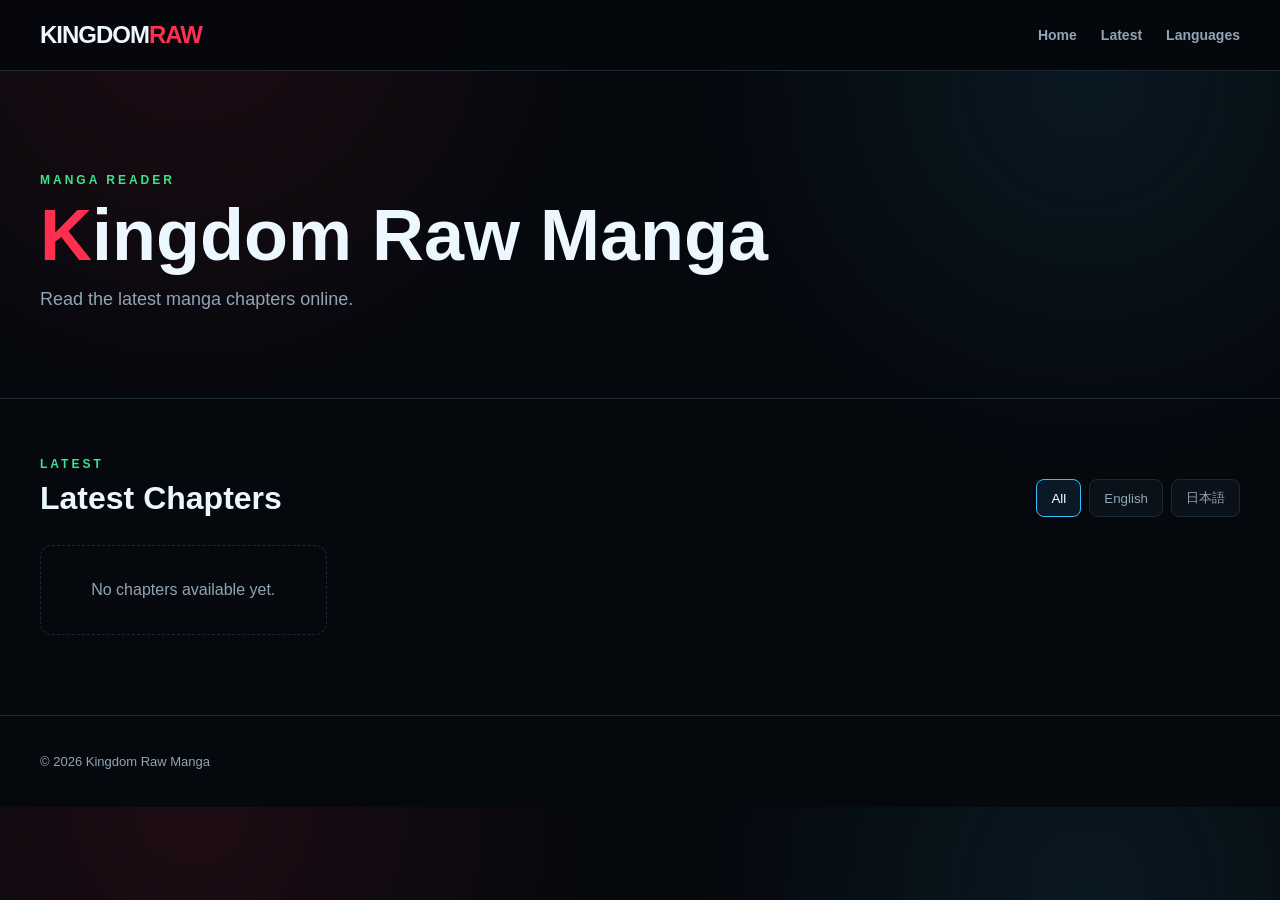
==== index.html @ b9a128aa "Make Kingdom system portable across GitHub repositories" ====
<!DOCTYPE html>
<html lang="en">
<head>
  <meta charset="UTF-8">
  <meta name="viewport" content="width=device-width, initial-scale=1.0">
  <meta name="description" content="Kingdom Raw Manga - Read the latest manga chapters online.">
  <title>Kingdom Raw Manga</title>
  <link rel="stylesheet" href="style.css">
  <script src="site.config.js"></script>
</head>
<body>

<header class="site-header">
  <div class="container header-inner">
    <a href="./" class="logo">KINGDOM<span>RAW</span></a>

    <nav class="nav">
      <a href="./">Home</a>
      <a href="#latest">Latest</a>
      <a href="#languages">Languages</a>
    </nav>
  </div>
</header>

<main>
  <section class="hero">
    <div class="container">
      <p class="hero-label">MANGA READER</p>
      <h1>Kingdom Raw Manga</h1>
      <p class="hero-text">
        Read the latest manga chapters online.
      </p>
    </div>
  </section>

  <section id="latest" class="chapters-section">
    <div class="container">
      <div class="section-heading">
        <div>
          <span class="section-kicker">LATEST</span>
          <h2>Latest Chapters</h2>
        </div>

        <div id="languages" class="language-filter">
          <button class="filter-btn active" data-language="all">All</button>
          <button class="filter-btn" data-language="English">English</button>
          <button class="filter-btn" data-language="Japanese">日本語</button>
        </div>
      </div>

      <div id="chapters" class="chapters-grid">
        <div class="loading">Loading chapters...</div>
      </div>
    </div>
  </section>
</main>

<footer class="site-footer">
  <div class="container">
    <p>© 2026 Kingdom Raw Manga</p>
  </div>
</footer>

<script src="script.js"></script>
</body>
</html>
---- style.css ----
* {
  box-sizing: border-box;
}

:root {
  --bg: #05080d;
  --panel: #0b1118;
  --panel-2: #101820;
  --border: #1b2935;
  --text: #edf7ff;
  --muted: #91a5b5;
  --red: #ff304f;
  --blue: #38bdf8;
  --green: #39e58c;
}

html {
  scroll-behavior: smooth;
}

body {
  margin: 0;
  background:
    radial-gradient(circle at 15% 0%, rgba(255, 48, 79, .10), transparent 30%),
    radial-gradient(circle at 85% 10%, rgba(56, 189, 248, .09), transparent 30%),
    var(--bg);
  color: var(--text);
  font-family: Arial, "Noto Sans", sans-serif;
}

a {
  color: inherit;
  text-decoration: none;
}

.container {
  width: min(1200px, calc(100% - 32px));
  margin: auto;
}

.site-header {
  position: sticky;
  top: 0;
  z-index: 100;
  background: rgba(5, 8, 13, .92);
  backdrop-filter: blur(14px);
  border-bottom: 1px solid var(--border);
}

.header-inner {
  min-height: 70px;
  display: flex;
  align-items: center;
  justify-content: space-between;
  gap: 20px;
}

.logo {
  font-size: 24px;
  font-weight: 900;
  letter-spacing: -1px;
}

.logo span {
  color: var(--red);
}

.nav {
  display: flex;
  gap: 24px;
  color: var(--muted);
  font-size: 14px;
  font-weight: 700;
}

.nav a:hover {
  color: var(--blue);
}

.hero {
  padding: 90px 0 70px;
  border-bottom: 1px solid var(--border);
}

.hero-label,
.section-kicker {
  color: var(--green);
  font-size: 12px;
  font-weight: 900;
  letter-spacing: 3px;
}

.hero h1 {
  margin: 12px 0;
  font-size: clamp(38px, 7vw, 72px);
  line-height: 1;
}

.hero h1::first-letter {
  color: var(--red);
}

.hero-text {
  color: var(--muted);
  font-size: 18px;
}

.chapters-section {
  padding: 55px 0 80px;
}

.section-heading {
  display: flex;
  align-items: end;
  justify-content: space-between;
  gap: 20px;
  margin-bottom: 28px;
}

.section-heading h2 {
  margin: 8px 0 0;
  font-size: 32px;
}

.language-filter {
  display: flex;
  gap: 8px;
  flex-wrap: wrap;
}

.filter-btn {
  border: 1px solid var(--border);
  background: var(--panel);
  color: var(--muted);
  padding: 9px 14px;
  border-radius: 8px;
  cursor: pointer;
}

.filter-btn:hover,
.filter-btn.active {
  color: #fff;
  border-color: var(--blue);
  background: rgba(56, 189, 248, .10);
}

.chapters-grid {
  display: grid;
  grid-template-columns: repeat(auto-fill, minmax(250px, 1fr));
  gap: 18px;
}

.chapter-card {
  display: block;
  overflow: hidden;
  background: var(--panel);
  border: 1px solid var(--border);
  border-radius: 14px;
  transition: .2s ease;
}

.chapter-card:hover {
  transform: translateY(-4px);
  border-color: var(--red);
}

.chapter-cover {
  width: 100%;
  aspect-ratio: 16 / 9;
  object-fit: cover;
  display: block;
  background: var(--panel-2);
}

.chapter-info {
  padding: 17px;
}

.chapter-title {
  margin: 0 0 8px;
  font-size: 18px;
}

.chapter-number {
  color: var(--blue);
  font-weight: 800;
}

.chapter-language {
  display: inline-block;
  margin-top: 12px;
  color: var(--green);
  font-size: 12px;
  font-weight: 800;
}

.loading,
.empty {
  padding: 35px;
  text-align: center;
  color: var(--muted);
  border: 1px dashed var(--border);
  border-radius: 12px;
}

.site-footer {
  border-top: 1px solid var(--border);
  padding: 25px 0;
  color: var(--muted);
  font-size: 13px;
}

@media (max-width: 700px) {
  .header-inner {
    min-height: 60px;
  }

  .nav {
    gap: 12px;
    font-size: 12px;
  }

  .hero {
    padding: 65px 0 50px;
  }

  .section-heading {
    align-items: flex-start;
    flex-direction: column;
  }

  .chapters-grid {
    grid-template-columns: 1fr;
  }
}
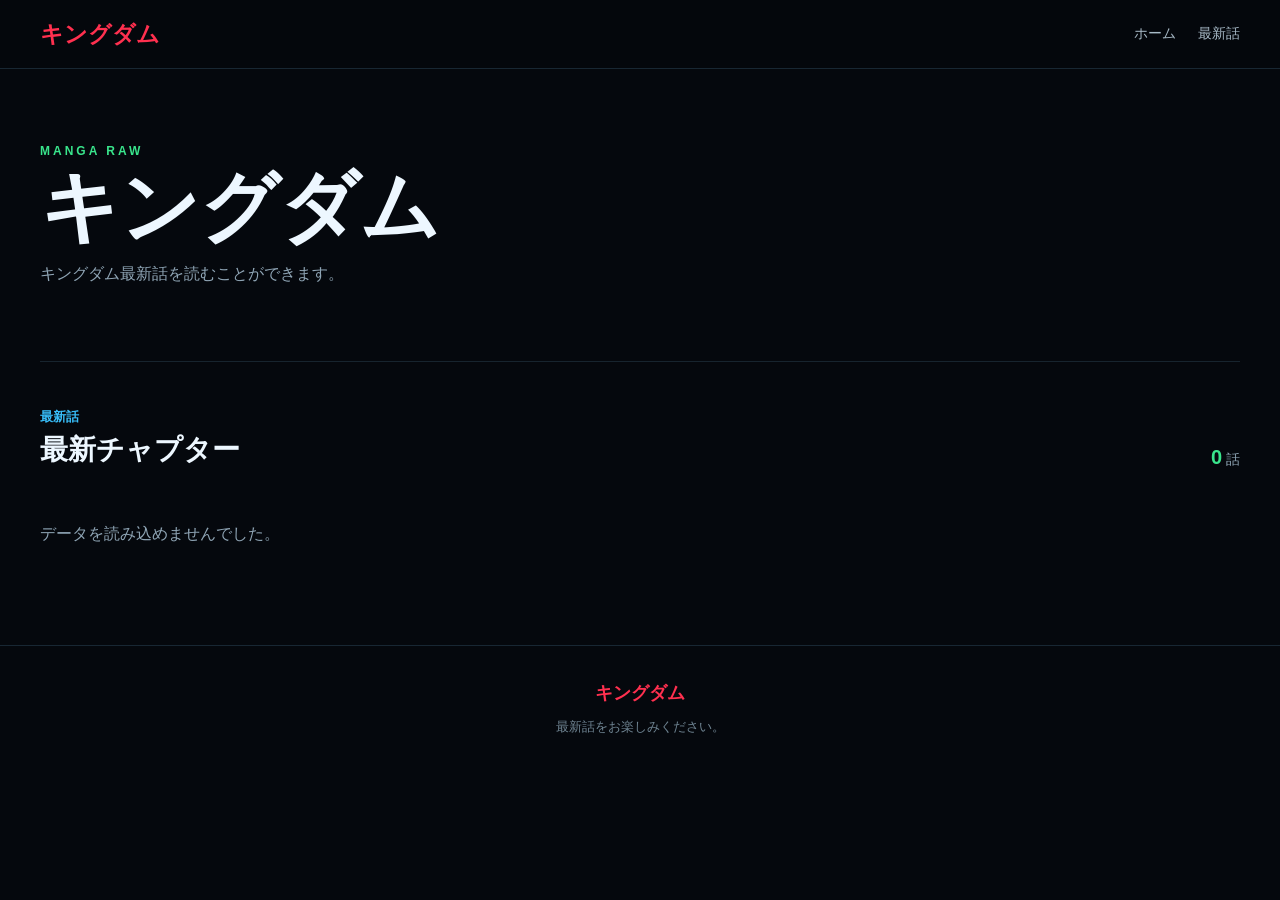
==== commit 11167b97: "Build Japanese single page manga reader" ====
--- a/index.html
+++ b/index.html
@@ -1,66 +1,216 @@
 <!DOCTYPE html>
-<html lang="en">
+<html lang="ja">
 <head>
-  <meta charset="UTF-8">
-  <meta name="viewport" content="width=device-width, initial-scale=1.0">
-  <meta name="description" content="Kingdom Raw Manga - Read the latest manga chapters online.">
-  <title>Kingdom Raw Manga</title>
-  <link rel="stylesheet" href="style.css">
-  <script src="site.config.js"></script>
+<meta charset="UTF-8">
+<meta name="viewport" content="width=device-width,initial-scale=1.0">
+
+<title>キングダム</title>
+
+<meta
+  id="metaDescription"
+  name="description"
+  content=""
+>
+
+<meta
+  name="robots"
+  content="index,follow"
+>
+
+<link rel="stylesheet" href="style.css">
+
+<script src="site.config.js"></script>
 </head>
+
 <body>
 
 <header class="site-header">
-  <div class="container header-inner">
-    <a href="./" class="logo">KINGDOM<span>RAW</span></a>
-
-    <nav class="nav">
-      <a href="./">Home</a>
-      <a href="#latest">Latest</a>
-      <a href="#languages">Languages</a>
+
+  <div class="header-inner">
+
+    <a
+      href="./"
+      class="logo"
+      data-site-name
+    >
+      キングダム
+    </a>
+
+    <nav>
+
+      <a href="./">
+        ホーム
+      </a>
+
+      <a href="#latest">
+        最新話
+      </a>
+
     </nav>
+
   </div>
+
 </header>
 
-<main>
-  <section class="hero">
-    <div class="container">
-      <p class="hero-label">MANGA READER</p>
-      <h1>Kingdom Raw Manga</h1>
-      <p class="hero-text">
-        Read the latest manga chapters online.
+
+<main id="app">
+
+  <section
+    id="homeView"
+    class="home-view"
+  >
+
+    <div class="hero">
+
+      <p class="hero-label">
+        MANGA RAW
       </p>
+
+      <h1 data-site-name>
+        キングダム
+      </h1>
+
+      <p id="heroDescription">
+        最新話を読むことができます。
+      </p>
+
     </div>
+
+
+    <section
+      id="latest"
+      class="chapters-section"
+    >
+
+      <div class="section-heading">
+
+        <div>
+          <span>
+            最新話
+          </span>
+
+          <h2>
+            最新チャプター
+          </h2>
+        </div>
+
+        <div class="chapter-count">
+          <span id="chapterCount">0</span>
+          話
+        </div>
+
+      </div>
+
+
+      <div
+        id="chapterGrid"
+        class="chapter-grid"
+      >
+
+        <div class="loading">
+          読み込み中...
+        </div>
+
+      </div>
+
+    </section>
+
   </section>
 
-  <section id="latest" class="chapters-section">
-    <div class="container">
-      <div class="section-heading">
-        <div>
-          <span class="section-kicker">LATEST</span>
-          <h2>Latest Chapters</h2>
-        </div>
-
-        <div id="languages" class="language-filter">
-          <button class="filter-btn active" data-language="all">All</button>
-          <button class="filter-btn" data-language="English">English</button>
-          <button class="filter-btn" data-language="Japanese">日本語</button>
-        </div>
-      </div>
-
-      <div id="chapters" class="chapters-grid">
-        <div class="loading">Loading chapters...</div>
-      </div>
+
+  <section
+    id="readerView"
+    class="reader-view hidden"
+  >
+
+    <div class="reader-top">
+
+      <button
+        id="backButton"
+        class="back-button"
+      >
+        ← 一覧に戻る
+      </button>
+
     </div>
+
+
+    <article class="reader">
+
+      <div class="reader-heading">
+
+        <p
+          id="readerLanguage"
+          class="reader-language"
+        ></p>
+
+        <h1 id="readerTitle"></h1>
+
+        <p
+          id="readerChapter"
+          class="reader-chapter"
+        ></p>
+
+      </div>
+
+
+      <div
+        id="readerCover"
+        class="reader-cover"
+      ></div>
+
+
+      <div
+        id="readerImages"
+        class="reader-images"
+      ></div>
+
+
+      <div
+        id="readerKeywords"
+        class="reader-keywords"
+      ></div>
+
+
+      <div class="reader-bottom">
+
+        <button
+          id="previousButton"
+          class="reader-nav"
+        >
+          ← 前の話
+        </button>
+
+        <button
+          id="nextButton"
+          class="reader-nav"
+        >
+          次の話 →
+        </button>
+
+      </div>
+
+    </article>
+
   </section>
+
 </main>
 
-<footer class="site-footer">
-  <div class="container">
-    <p>© 2026 Kingdom Raw Manga</p>
+
+<footer>
+
+  <div data-site-name>
+    キングダム
   </div>
+
+  <p>
+    最新話をお楽しみください。
+  </p>
+
 </footer>
 
+
 <script src="script.js"></script>
+
 </body>
 </html>
--- a/style.css
+++ b/style.css
@@ -1,235 +1,377 @@
-* {
-  box-sizing: border-box;
-}
-
-:root {
-  --bg: #05080d;
-  --panel: #0b1118;
-  --panel-2: #101820;
-  --border: #1b2935;
-  --text: #edf7ff;
-  --muted: #91a5b5;
-  --red: #ff304f;
-  --blue: #38bdf8;
-  --green: #39e58c;
-}
-
-html {
-  scroll-behavior: smooth;
-}
-
-body {
-  margin: 0;
-  background:
-    radial-gradient(circle at 15% 0%, rgba(255, 48, 79, .10), transparent 30%),
-    radial-gradient(circle at 85% 10%, rgba(56, 189, 248, .09), transparent 30%),
-    var(--bg);
-  color: var(--text);
-  font-family: Arial, "Noto Sans", sans-serif;
-}
-
-a {
-  color: inherit;
-  text-decoration: none;
-}
-
-.container {
-  width: min(1200px, calc(100% - 32px));
-  margin: auto;
-}
-
-.site-header {
-  position: sticky;
-  top: 0;
-  z-index: 100;
-  background: rgba(5, 8, 13, .92);
-  backdrop-filter: blur(14px);
-  border-bottom: 1px solid var(--border);
-}
-
-.header-inner {
-  min-height: 70px;
-  display: flex;
-  align-items: center;
-  justify-content: space-between;
-  gap: 20px;
-}
-
-.logo {
-  font-size: 24px;
-  font-weight: 900;
-  letter-spacing: -1px;
-}
-
-.logo span {
-  color: var(--red);
-}
-
-.nav {
-  display: flex;
-  gap: 24px;
-  color: var(--muted);
-  font-size: 14px;
-  font-weight: 700;
-}
-
-.nav a:hover {
-  color: var(--blue);
-}
-
-.hero {
-  padding: 90px 0 70px;
-  border-bottom: 1px solid var(--border);
-}
-
-.hero-label,
-.section-kicker {
-  color: var(--green);
-  font-size: 12px;
-  font-weight: 900;
-  letter-spacing: 3px;
-}
-
-.hero h1 {
-  margin: 12px 0;
-  font-size: clamp(38px, 7vw, 72px);
-  line-height: 1;
-}
-
-.hero h1::first-letter {
-  color: var(--red);
-}
-
-.hero-text {
-  color: var(--muted);
-  font-size: 18px;
-}
-
-.chapters-section {
-  padding: 55px 0 80px;
-}
-
-.section-heading {
-  display: flex;
-  align-items: end;
-  justify-content: space-between;
-  gap: 20px;
-  margin-bottom: 28px;
-}
-
-.section-heading h2 {
-  margin: 8px 0 0;
-  font-size: 32px;
-}
-
-.language-filter {
-  display: flex;
-  gap: 8px;
-  flex-wrap: wrap;
-}
-
-.filter-btn {
-  border: 1px solid var(--border);
-  background: var(--panel);
-  color: var(--muted);
-  padding: 9px 14px;
-  border-radius: 8px;
-  cursor: pointer;
-}
-
-.filter-btn:hover,
-.filter-btn.active {
-  color: #fff;
-  border-color: var(--blue);
-  background: rgba(56, 189, 248, .10);
-}
-
-.chapters-grid {
-  display: grid;
-  grid-template-columns: repeat(auto-fill, minmax(250px, 1fr));
-  gap: 18px;
-}
-
-.chapter-card {
-  display: block;
-  overflow: hidden;
-  background: var(--panel);
-  border: 1px solid var(--border);
-  border-radius: 14px;
-  transition: .2s ease;
-}
-
-.chapter-card:hover {
-  transform: translateY(-4px);
-  border-color: var(--red);
-}
-
-.chapter-cover {
-  width: 100%;
-  aspect-ratio: 16 / 9;
-  object-fit: cover;
-  display: block;
-  background: var(--panel-2);
-}
-
-.chapter-info {
-  padding: 17px;
-}
-
-.chapter-title {
-  margin: 0 0 8px;
-  font-size: 18px;
-}
-
-.chapter-number {
-  color: var(--blue);
-  font-weight: 800;
-}
-
-.chapter-language {
-  display: inline-block;
-  margin-top: 12px;
-  color: var(--green);
-  font-size: 12px;
-  font-weight: 800;
-}
-
-.loading,
-.empty {
-  padding: 35px;
-  text-align: center;
-  color: var(--muted);
-  border: 1px dashed var(--border);
-  border-radius: 12px;
-}
-
-.site-footer {
-  border-top: 1px solid var(--border);
-  padding: 25px 0;
-  color: var(--muted);
-  font-size: 13px;
-}
-
-@media (max-width: 700px) {
-  .header-inner {
-    min-height: 60px;
-  }
-
-  .nav {
-    gap: 12px;
-    font-size: 12px;
-  }
-
-  .hero {
-    padding: 65px 0 50px;
-  }
-
-  .section-heading {
-    align-items: flex-start;
-    flex-direction: column;
-  }
-
-  .chapters-grid {
-    grid-template-columns: 1fr;
-  }
-}
+*{
+  box-sizing:border-box;
+}
+
+html{
+  scroll-behavior:smooth;
+}
+
+body{
+  margin:0;
+  background:#05080d;
+  color:#edf7ff;
+  font-family:
+    Arial,
+    "Noto Sans JP",
+    sans-serif;
+}
+
+a{
+  color:inherit;
+  text-decoration:none;
+}
+
+button{
+  font-family:inherit;
+}
+
+.site-header{
+  position:sticky;
+  top:0;
+  z-index:100;
+  background:rgba(5,8,13,.94);
+  backdrop-filter:blur(12px);
+  border-bottom:1px solid #182733;
+}
+
+.header-inner{
+  width:min(1200px,calc(100% - 30px));
+  min-height:68px;
+  margin:auto;
+  display:flex;
+  align-items:center;
+  justify-content:space-between;
+  gap:20px;
+}
+
+.logo{
+  font-size:23px;
+  font-weight:900;
+  color:#ff304f;
+}
+
+nav{
+  display:flex;
+  gap:22px;
+}
+
+nav a{
+  color:#a8bac7;
+  font-size:14px;
+  transition:.2s;
+}
+
+nav a:hover{
+  color:#38bdf8;
+}
+
+.home-view,
+.reader-view{
+  width:min(1200px,calc(100% - 30px));
+  margin:auto;
+}
+
+.hero{
+  padding:75px 0 60px;
+  border-bottom:1px solid #17242e;
+}
+
+.hero-label{
+  margin:0 0 10px;
+  color:#39e58c;
+  font-size:12px;
+  font-weight:800;
+  letter-spacing:3px;
+}
+
+.hero h1{
+  margin:0;
+  font-size:clamp(38px,7vw,78px);
+  line-height:1;
+  color:#edf7ff;
+}
+
+.hero p:last-child{
+  margin-top:18px;
+  color:#8fa5b5;
+}
+
+.chapters-section{
+  padding:45px 0 70px;
+}
+
+.section-heading{
+  display:flex;
+  justify-content:space-between;
+  align-items:end;
+  gap:20px;
+  margin-bottom:25px;
+}
+
+.section-heading span{
+  color:#38bdf8;
+  font-size:13px;
+  font-weight:800;
+}
+
+.section-heading h2{
+  margin:5px 0 0;
+  font-size:28px;
+}
+
+.chapter-count{
+  color:#8fa5b5;
+  font-size:14px;
+}
+
+.chapter-count span{
+  color:#39e58c;
+  font-size:20px;
+}
+
+.chapter-grid{
+  display:grid;
+  grid-template-columns:
+    repeat(auto-fill,minmax(230px,1fr));
+  gap:16px;
+}
+
+.chapter-card{
+  display:block;
+  overflow:hidden;
+  background:#0b1118;
+  border:1px solid #1a2a35;
+  border-radius:13px;
+  transition:
+    transform .2s,
+    border-color .2s;
+}
+
+.chapter-card:hover{
+  transform:translateY(-4px);
+  border-color:#38bdf8;
+}
+
+.card-image{
+  aspect-ratio:16/9;
+  background:#0e151d;
+  overflow:hidden;
+}
+
+.card-image img{
+  width:100%;
+  height:100%;
+  object-fit:cover;
+  display:block;
+}
+
+.card-body{
+  padding:15px;
+}
+
+.card-title{
+  font-weight:800;
+  font-size:17px;
+}
+
+.card-chapter{
+  margin-top:7px;
+  color:#ff304f;
+  font-weight:800;
+}
+
+.card-meta{
+  margin-top:9px;
+  color:#7f94a3;
+  font-size:12px;
+}
+
+.loading{
+  color:#8fa5b5;
+  padding:30px 0;
+}
+
+.reader-view{
+  padding:25px 0 80px;
+}
+
+.reader-top{
+  margin-bottom:25px;
+}
+
+.back-button{
+  border:1px solid #203441;
+  background:#0b1118;
+  color:#38bdf8;
+  border-radius:8px;
+  padding:10px 15px;
+  cursor:pointer;
+}
+
+.reader{
+  max-width:900px;
+  margin:auto;
+}
+
+.reader-heading{
+  text-align:center;
+  padding:25px 0 35px;
+}
+
+.reader-language{
+  color:#39e58c;
+  font-size:12px;
+  font-weight:800;
+}
+
+.reader-heading h1{
+  margin:8px 0;
+  font-size:34px;
+}
+
+.reader-chapter{
+  color:#ff304f;
+  font-weight:900;
+  font-size:20px;
+}
+
+.reader-cover{
+  display:flex;
+  justify-content:center;
+  margin-bottom:25px;
+}
+
+.reader-cover img{
+  max-width:100%;
+  max-height:700px;
+  display:block;
+  border-radius:8px;
+}
+
+.reader-images{
+  display:flex;
+  flex-direction:column;
+  align-items:center;
+}
+
+.reader-images img{
+  display:block;
+  width:auto;
+  max-width:100%;
+  height:auto;
+  margin:0 auto;
+}
+
+.reader-keywords{
+  margin-top:35px;
+  padding:20px;
+  background:#0b1118;
+  border:1px solid #182733;
+  border-radius:10px;
+}
+
+.keyword-title{
+  color:#38bdf8;
+  font-weight:800;
+  margin-bottom:10px;
+}
+
+.keyword-list{
+  display:flex;
+  flex-wrap:wrap;
+  gap:8px;
+}
+
+.keyword{
+  padding:6px 9px;
+  background:#101820;
+  border:1px solid #1d303c;
+  border-radius:6px;
+  color:#9db2c0;
+  font-size:12px;
+}
+
+.reader-bottom{
+  display:flex;
+  justify-content:space-between;
+  gap:15px;
+  margin-top:35px;
+}
+
+.reader-nav{
+  flex:1;
+  padding:13px;
+  background:#0b1118;
+  border:1px solid #203441;
+  border-radius:8px;
+  color:#38bdf8;
+  cursor:pointer;
+}
+
+.reader-nav:hover{
+  border-color:#39e58c;
+}
+
+footer{
+  border-top:1px solid #182733;
+  padding:35px 15px;
+  text-align:center;
+  color:#6f8492;
+  font-size:13px;
+}
+
+footer [data-site-name]{
+  color:#ff304f;
+  font-weight:900;
+  font-size:18px;
+}
+
+.hidden{
+  display:none!important;
+}
+
+@media(max-width:600px){
+
+  .header-inner{
+    min-height:60px;
+  }
+
+  nav{
+    gap:12px;
+  }
+
+  nav a{
+    font-size:12px;
+  }
+
+  .hero{
+    padding:50px 0 40px;
+  }
+
+  .section-heading{
+    align-items:flex-start;
+  }
+
+  .chapter-grid{
+    grid-template-columns:
+      repeat(2,minmax(0,1fr));
+    gap:10px;
+  }
+
+  .card-body{
+    padding:11px;
+  }
+
+  .card-title{
+    font-size:14px;
+  }
+
+  .card-chapter{
+    font-size:13px;
+  }
+
+  .reader-heading h1{
+    font-size:27px;
+  }
+
+}
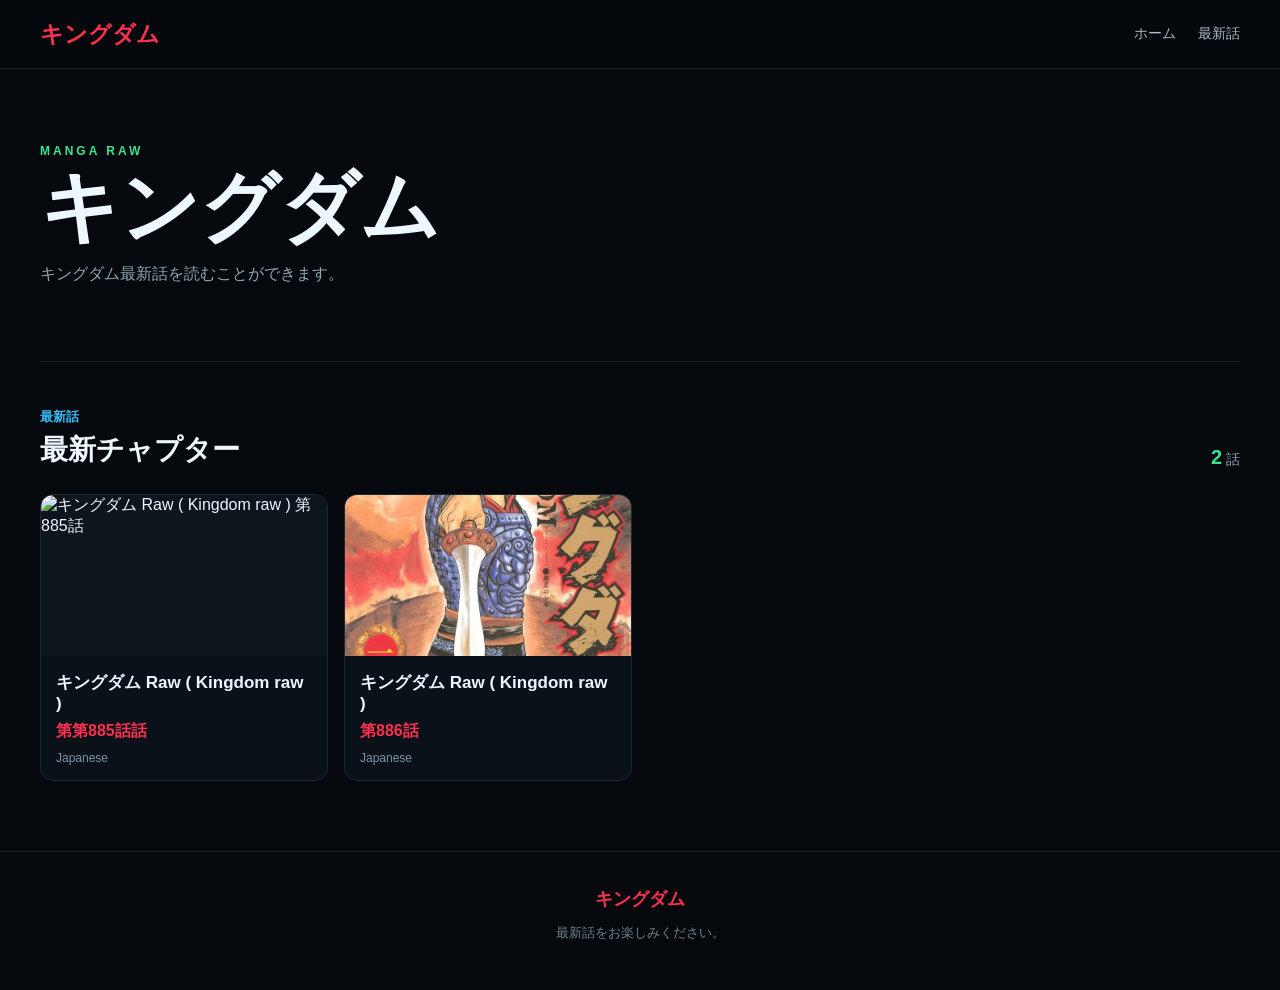
==== commit 89e0d2aa: "Add Google Search Console verification" ====
--- a/index.html
+++ b/index.html
@@ -1,6 +1,7 @@
 <!DOCTYPE html>
 <html lang="ja">
 <head>
+<meta name="google-site-verification" content="BZ52T1gZ348pRANE2zL4GQ4CzBD4zIG7TqbrdKdMX8c" />
 <meta charset="UTF-8">
 <meta name="viewport" content="width=device-width,initial-scale=1.0">
 
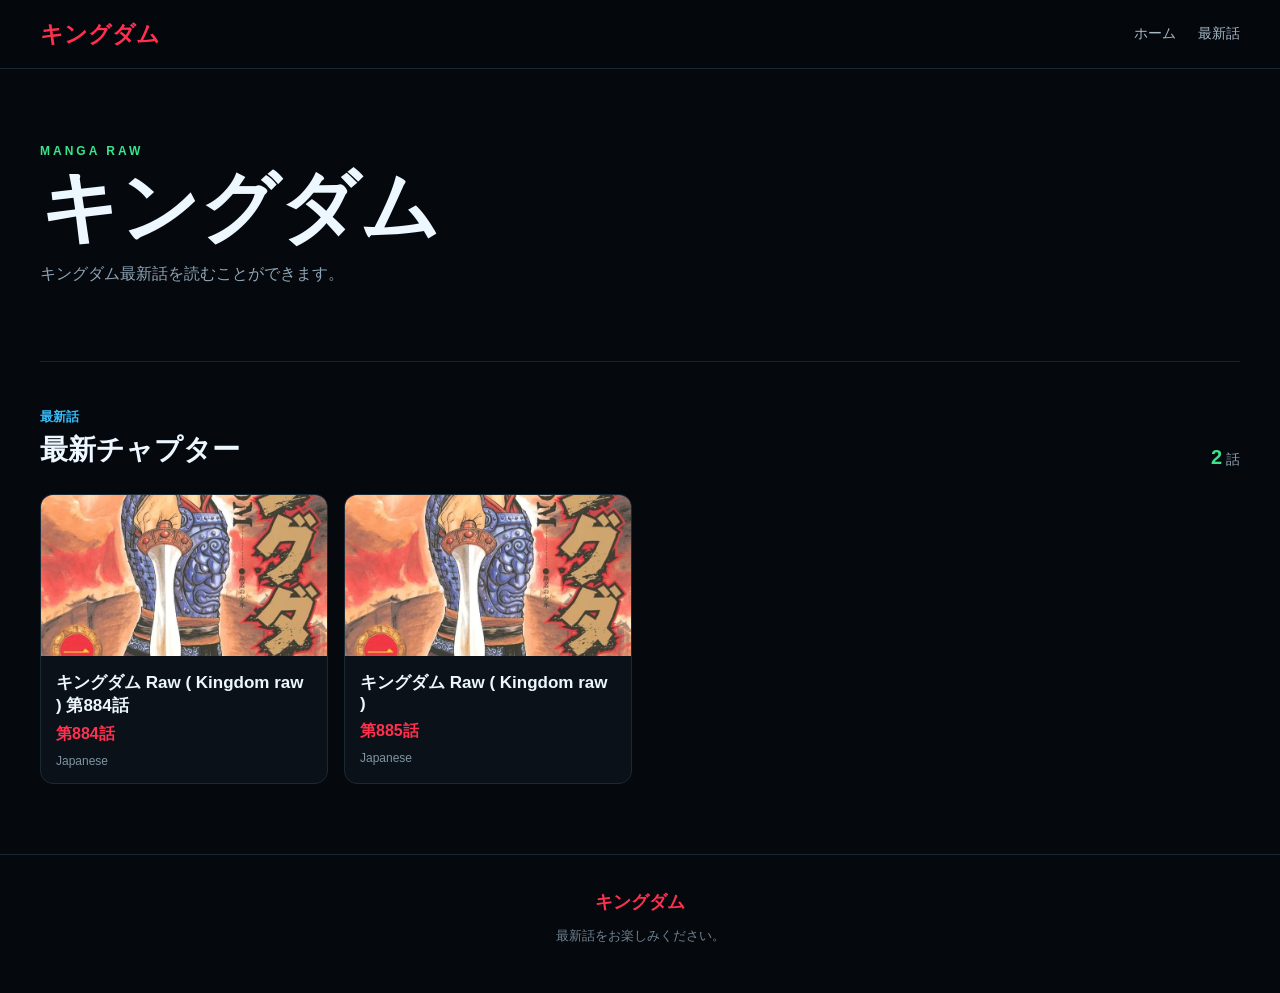
==== commit e76144f4: "Remove hash from latest navigation" ====
--- a/index.html
+++ b/index.html
@@ -43,7 +43,7 @@
         ホーム
       </a>
 
-      <a href="#latest">
+      <a href="./#latest">
         最新話
       </a>
 
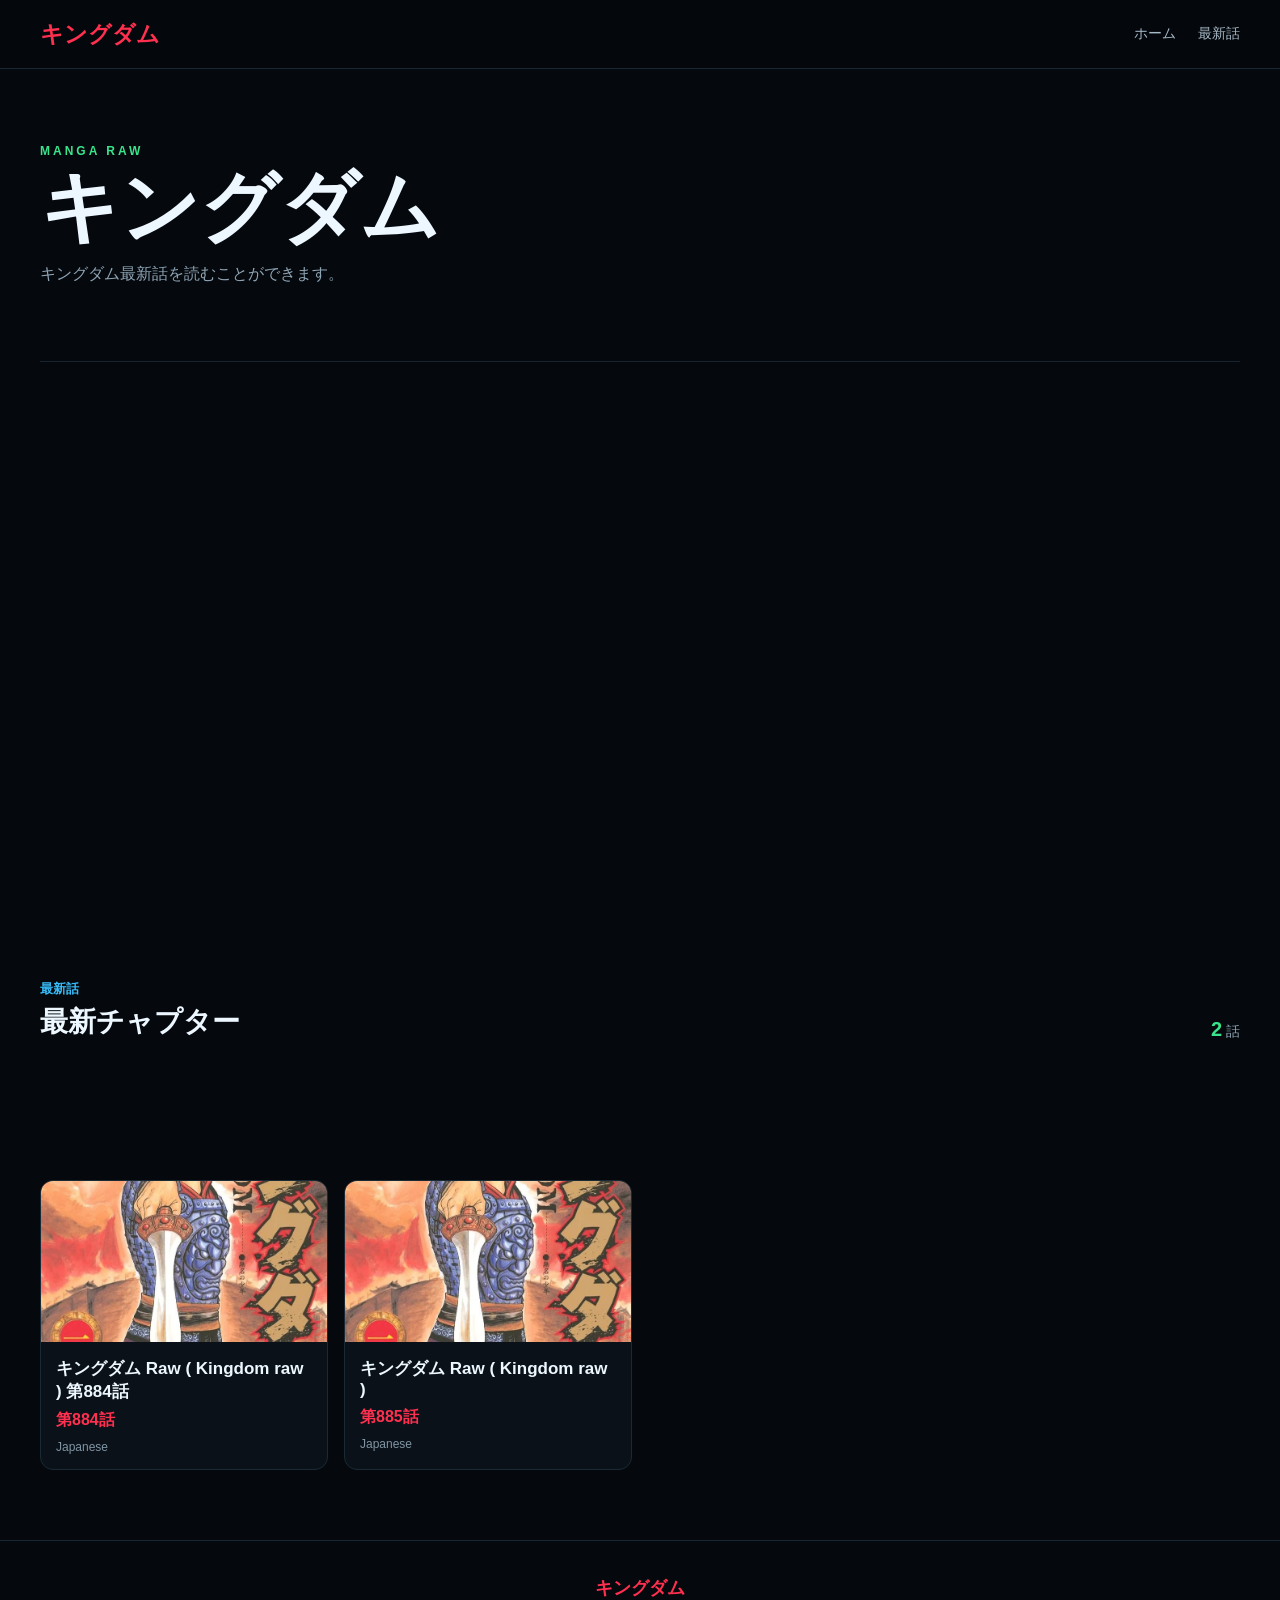
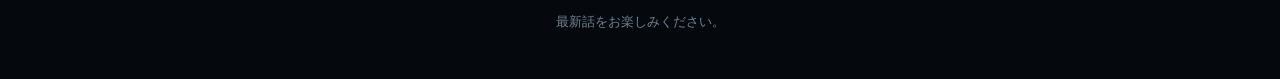
==== commit d8f2a5af: "Add ad system" ====
--- a/index.html
+++ b/index.html
@@ -43,7 +43,7 @@
         ホーム
       </a>
 
-      <a href="./#latest">
+      <a href="./" onclick="document.getElementById('latest').scrollIntoView({behavior:'smooth'}); return false;">
         最新話
       </a>
 
@@ -78,7 +78,16 @@
     </div>
 
 
-    <section
+    
+    <div class="ad-slot ad-300">
+      <div data-ad="effective"></div>
+    </div>
+
+    <div class="ad-slot ad-300">
+      <div data-ad="300x250"></div>
+    </div>
+
+<section
       id="latest"
       class="chapters-section"
     >
@@ -103,7 +112,12 @@
       </div>
 
 
-      <div
+      
+      <div class="ad-slot ad-728">
+        <div data-ad="728x90"></div>
+      </div>
+
+<div
         id="chapterGrid"
         class="chapter-grid"
       >
@@ -211,6 +225,7 @@
 </footer>
 
 
+<script src="ads.js"></script>
 <script src="script.js"></script>
 
 </body>
--- a/style.css
+++ b/style.css
@@ -375,3 +375,39 @@
   }
 
 }
+
+/* ADS */
+
+.ad-slot{
+  width:100%;
+  display:flex;
+  justify-content:center;
+  align-items:center;
+  margin:24px auto;
+  overflow:hidden;
+  min-height:10px;
+}
+
+.ad-slot > div{
+  max-width:100%;
+}
+
+.ad-300{
+  min-height:250px;
+}
+
+.ad-728{
+  min-height:90px;
+}
+
+@media(max-width:600px){
+
+  .ad-300{
+    min-height:250px;
+  }
+
+  .ad-728{
+    min-height:90px;
+  }
+
+}
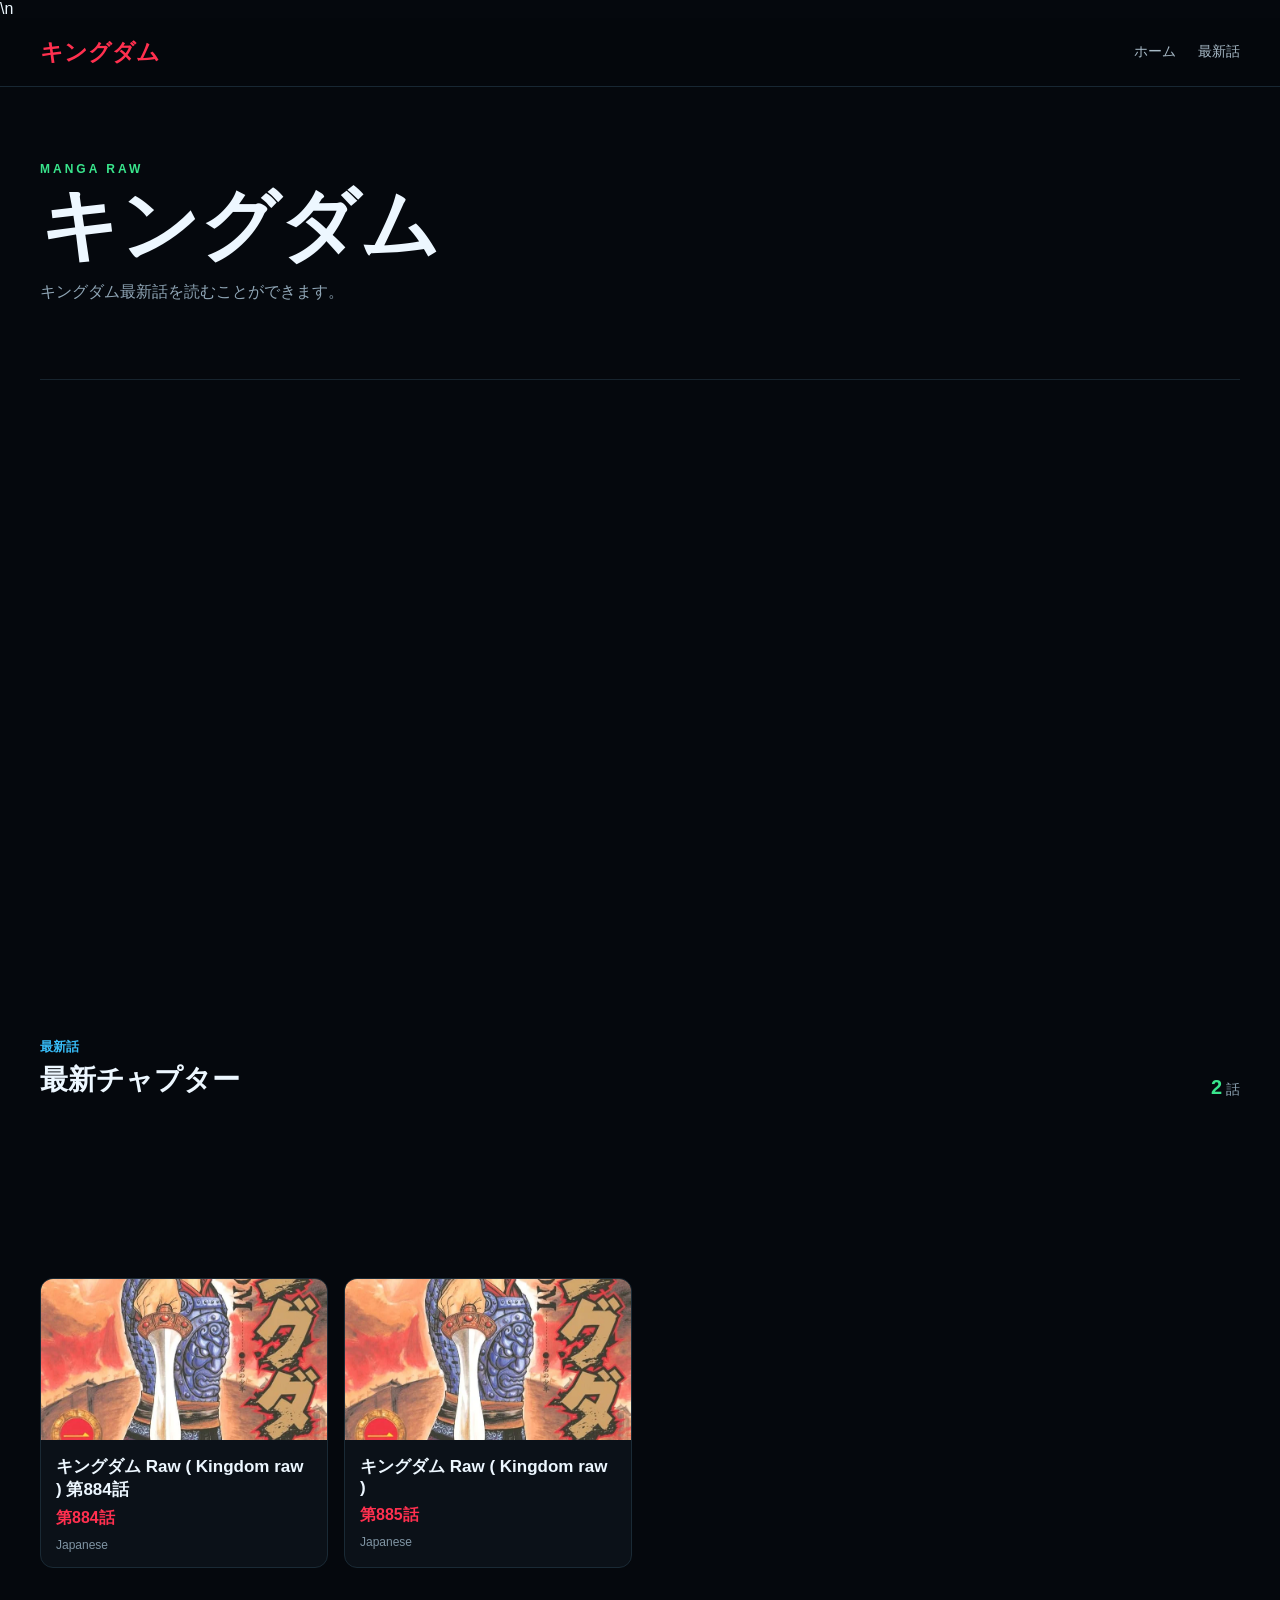
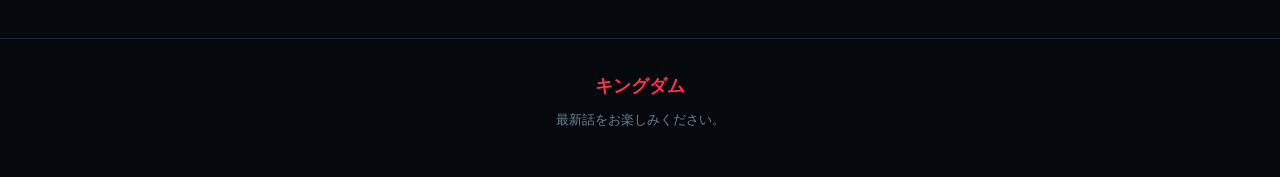
==== commit d1cb9009: "Add Google Analytics" ====
--- a/index.html
+++ b/index.html
@@ -20,7 +20,13 @@
 
 <link rel="stylesheet" href="style.css">
 
-<script src="site.config.js"></script>
+<script src="site.config.js"></script>\n<script async src="https://www.googletagmanager.com/gtag/js?id=G-RL1WEEHVNJ"></script>
+<script>
+  window.dataLayer = window.dataLayer || [];
+  function gtag(){dataLayer.push(arguments);}
+  gtag("js", new Date());
+  gtag("config", "G-RL1WEEHVNJ");
+</script>
 </head>
 
 <body>
--- a/style.css
+++ b/style.css
@@ -411,3 +411,13 @@
   }
 
 }
+
+.ad-468{
+  min-height:60px;
+}
+
+@media(max-width:600px){
+  .ad-468{
+    min-height:60px;
+  }
+}
